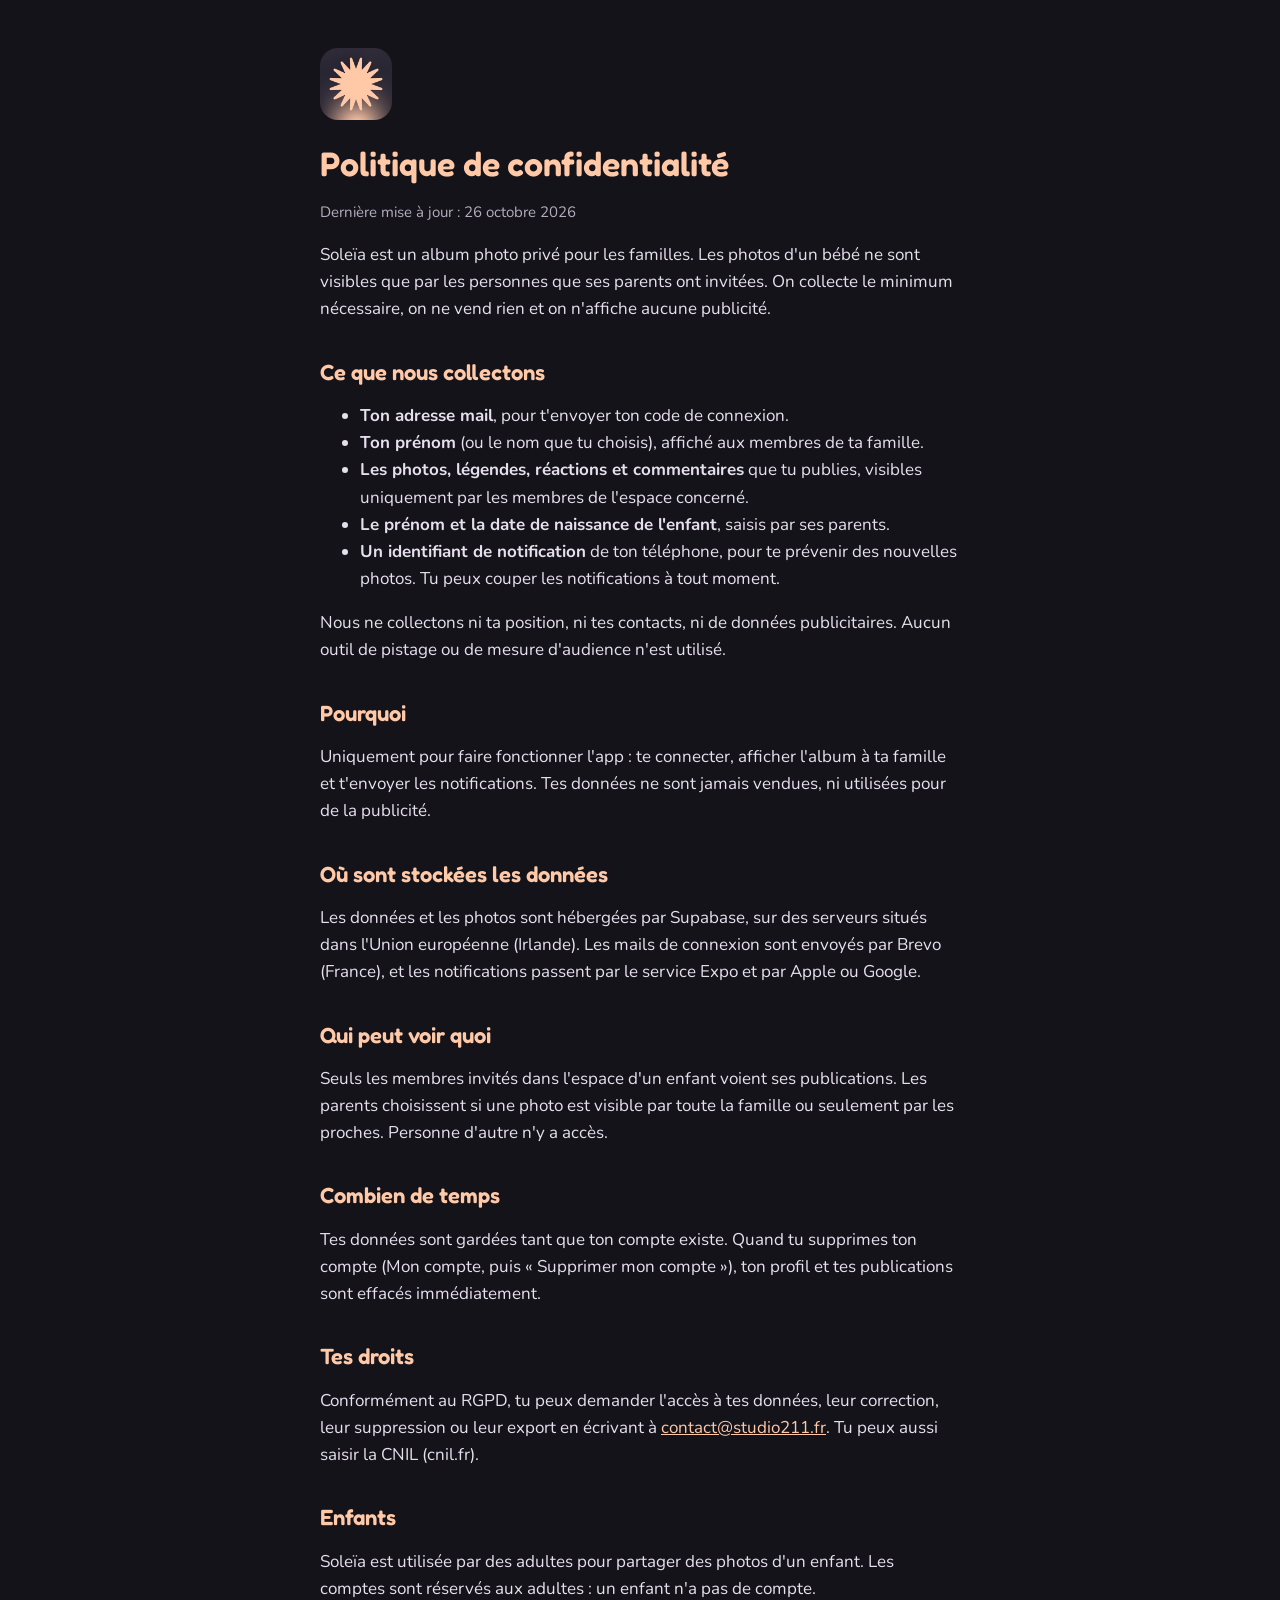
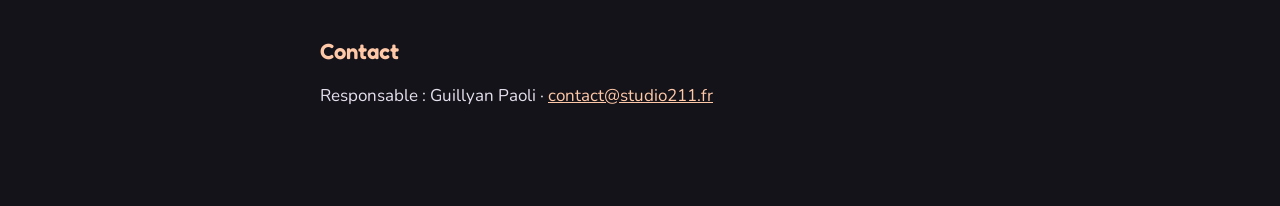
==== confidentialite.html @ b965a85a "Add files via upload" ====
<!doctype html><html lang="fr"><head><meta charset="utf-8"><meta name="viewport" content="width=device-width,initial-scale=1"><link href="https://fonts.googleapis.com/css2?family=Fredoka:wght@600&family=Nunito:wght@400;700&display=swap" rel="stylesheet"><link rel="stylesheet" href="style.css"><title>Soleïa · Confidentialité</title></head><body><main>
<img class="logo" src="etoile.png" alt="Soleïa">
<h1>Politique de confidentialité</h1>
<p class="muted">Dernière mise à jour : 26 octobre 2026</p>

<p>Soleïa est un album photo privé pour les familles. Les photos d'un bébé ne sont visibles que par les personnes que ses parents ont invitées. On collecte le minimum nécessaire, on ne vend rien et on n'affiche aucune publicité.</p>

<h2>Ce que nous collectons</h2>
<ul>
<li><strong>Ton adresse mail</strong>, pour t'envoyer ton code de connexion.</li>
<li><strong>Ton prénom</strong> (ou le nom que tu choisis), affiché aux membres de ta famille.</li>
<li><strong>Les photos, légendes, réactions et commentaires</strong> que tu publies, visibles uniquement par les membres de l'espace concerné.</li>
<li><strong>Le prénom et la date de naissance de l'enfant</strong>, saisis par ses parents.</li>
<li><strong>Un identifiant de notification</strong> de ton téléphone, pour te prévenir des nouvelles photos. Tu peux couper les notifications à tout moment.</li>
</ul>
<p>Nous ne collectons ni ta position, ni tes contacts, ni de données publicitaires. Aucun outil de pistage ou de mesure d'audience n'est utilisé.</p>

<h2>Pourquoi</h2>
<p>Uniquement pour faire fonctionner l'app : te connecter, afficher l'album à ta famille et t'envoyer les notifications. Tes données ne sont jamais vendues, ni utilisées pour de la publicité.</p>

<h2>Où sont stockées les données</h2>
<p>Les données et les photos sont hébergées par Supabase, sur des serveurs situés dans l'Union européenne (Irlande). Les mails de connexion sont envoyés par Brevo (France), et les notifications passent par le service Expo et par Apple ou Google.</p>

<h2>Qui peut voir quoi</h2>
<p>Seuls les membres invités dans l'espace d'un enfant voient ses publications. Les parents choisissent si une photo est visible par toute la famille ou seulement par les proches. Personne d'autre n'y a accès.</p>

<h2>Combien de temps</h2>
<p>Tes données sont gardées tant que ton compte existe. Quand tu supprimes ton compte (Mon compte, puis « Supprimer mon compte »), ton profil et tes publications sont effacés immédiatement.</p>

<h2>Tes droits</h2>
<p>Conformément au RGPD, tu peux demander l'accès à tes données, leur correction, leur suppression ou leur export en écrivant à <a href="mailto:contact@studio211.fr">contact@studio211.fr</a>. Tu peux aussi saisir la CNIL (cnil.fr).</p>

<h2>Enfants</h2>
<p>Soleïa est utilisée par des adultes pour partager des photos d'un enfant. Les comptes sont réservés aux adultes : un enfant n'a pas de compte.</p>

<h2>Contact</h2>
<p>Responsable : Guillyan Paoli · <a href="mailto:contact@studio211.fr">contact@studio211.fr</a></p>
</main></body></html>
---- style.css ----
:root{--bg:#15131A;--surface:#201D27;--text:#F6F1EA;--muted:#B3ADBE;--peach:#FFC9A8}
*{box-sizing:border-box}body{margin:0;background:var(--bg);color:var(--text);font:17px/1.6 Nunito,system-ui,sans-serif}
main{max-width:680px;margin:0 auto;padding:48px 20px 80px}
h1,h2{font-family:Fredoka,system-ui,sans-serif;font-weight:600;color:var(--peach);line-height:1.2}
h1{font-size:34px;margin:16px 0 8px}h2{font-size:22px;margin:36px 0 8px}
p,li{color:#E6E0EE}.muted{color:var(--muted);font-size:15px}a{color:var(--peach)}
.logo{width:72px;height:72px;border-radius:18px}.card{background:var(--surface);border-radius:20px;padding:20px 22px;margin:20px 0}
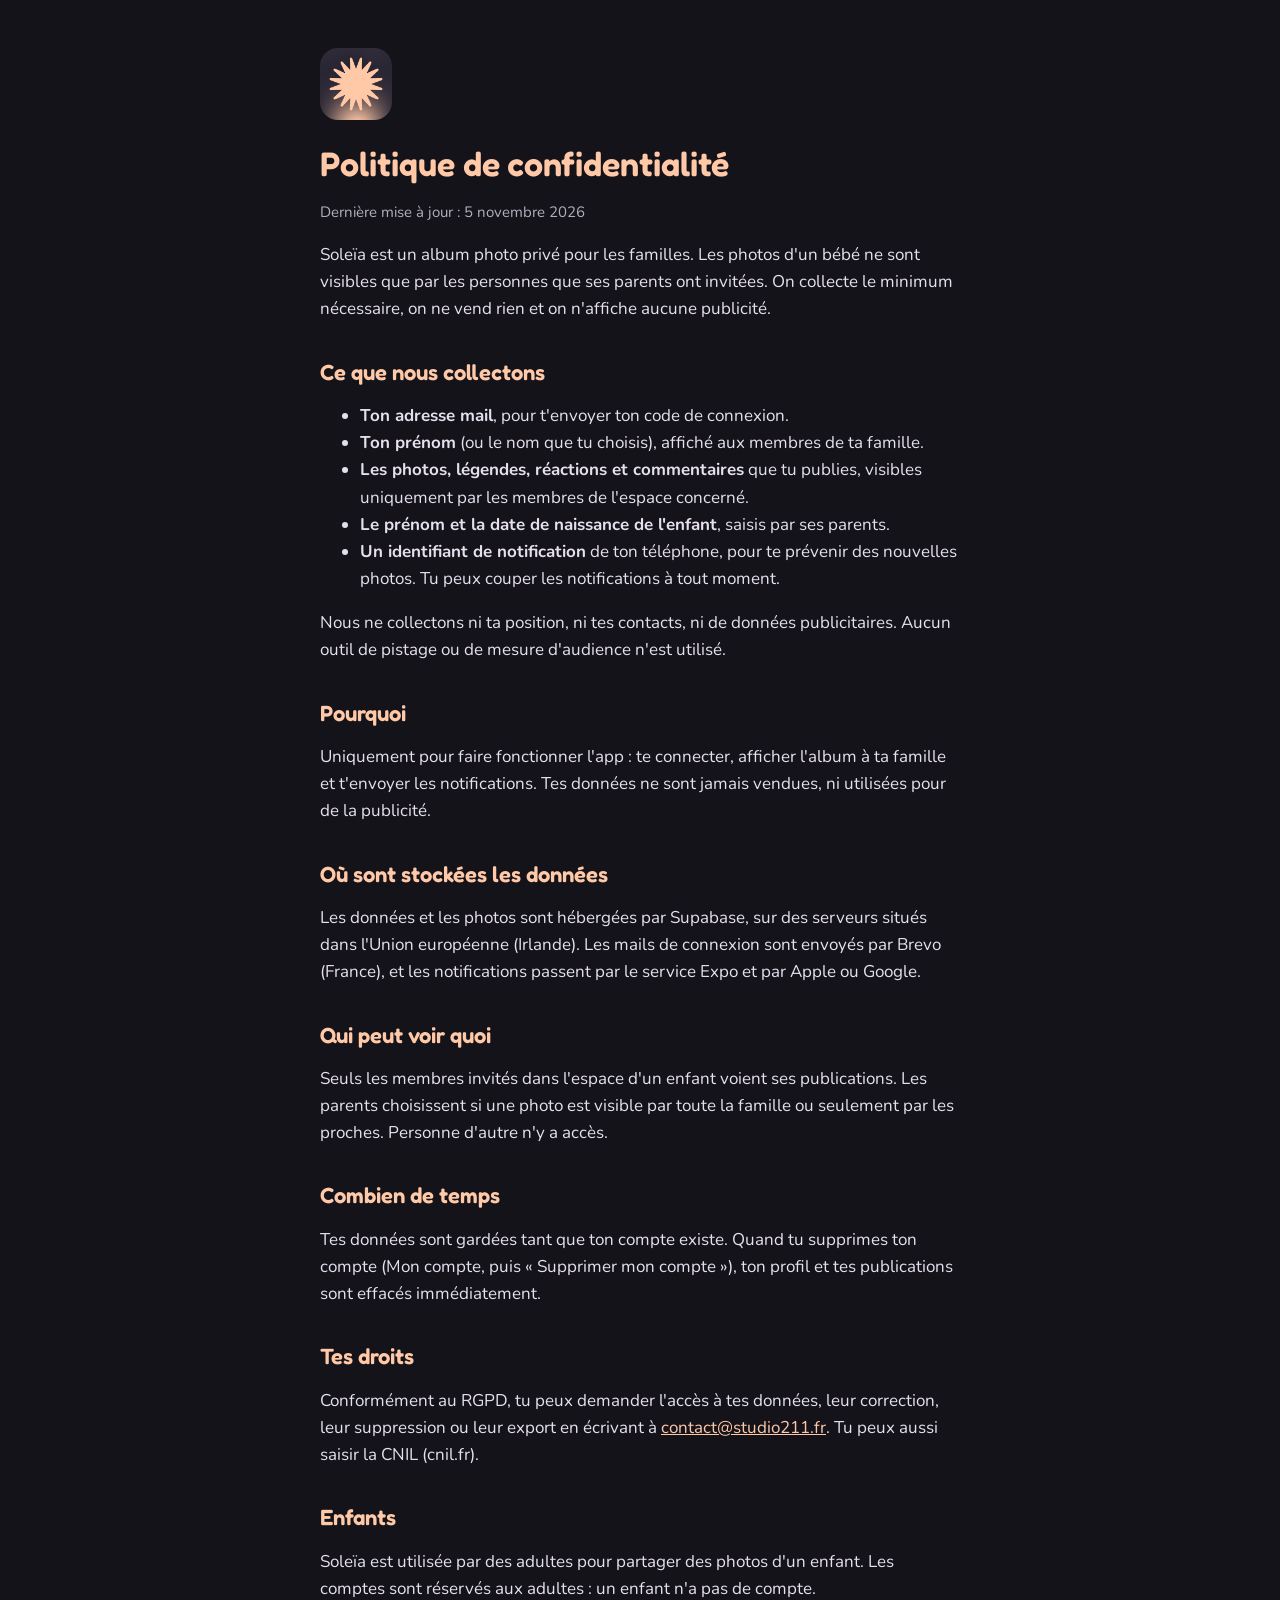
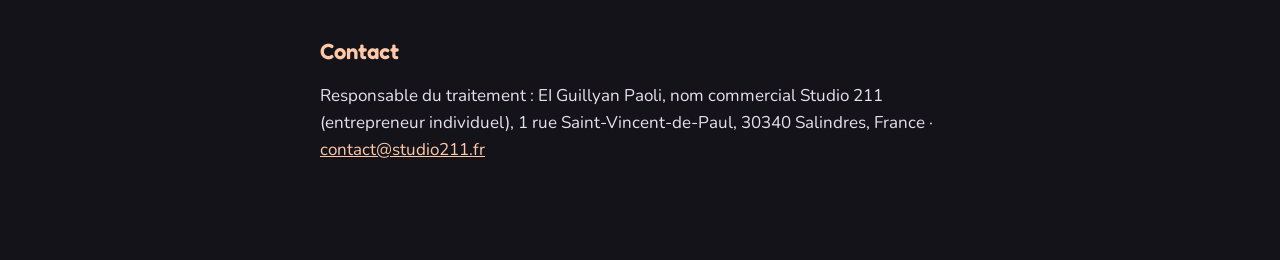
==== commit f95ca550: "Site update" ====
--- a/confidentialite.html
+++ b/confidentialite.html
@@ -1,7 +1,7 @@
 <!doctype html><html lang="fr"><head><meta charset="utf-8"><meta name="viewport" content="width=device-width,initial-scale=1"><link href="https://fonts.googleapis.com/css2?family=Fredoka:wght@600&family=Nunito:wght@400;700&display=swap" rel="stylesheet"><link rel="stylesheet" href="style.css"><title>Soleïa · Confidentialité</title></head><body><main>
 <img class="logo" src="etoile.png" alt="Soleïa">
 <h1>Politique de confidentialité</h1>
-<p class="muted">Dernière mise à jour : 26 octobre 2026</p>
+<p class="muted">Dernière mise à jour : 5 novembre 2026</p>
 
 <p>Soleïa est un album photo privé pour les familles. Les photos d'un bébé ne sont visibles que par les personnes que ses parents ont invitées. On collecte le minimum nécessaire, on ne vend rien et on n'affiche aucune publicité.</p>
 
@@ -34,5 +34,5 @@
 <p>Soleïa est utilisée par des adultes pour partager des photos d'un enfant. Les comptes sont réservés aux adultes : un enfant n'a pas de compte.</p>
 
 <h2>Contact</h2>
-<p>Responsable : Guillyan Paoli · <a href="mailto:contact@studio211.fr">contact@studio211.fr</a></p>
+<p>Responsable du traitement : EI Guillyan Paoli, nom commercial Studio 211 (entrepreneur individuel), 1 rue Saint-Vincent-de-Paul, 30340 Salindres, France · <a href="mailto:contact@studio211.fr">contact@studio211.fr</a></p>
 </main></body></html>
